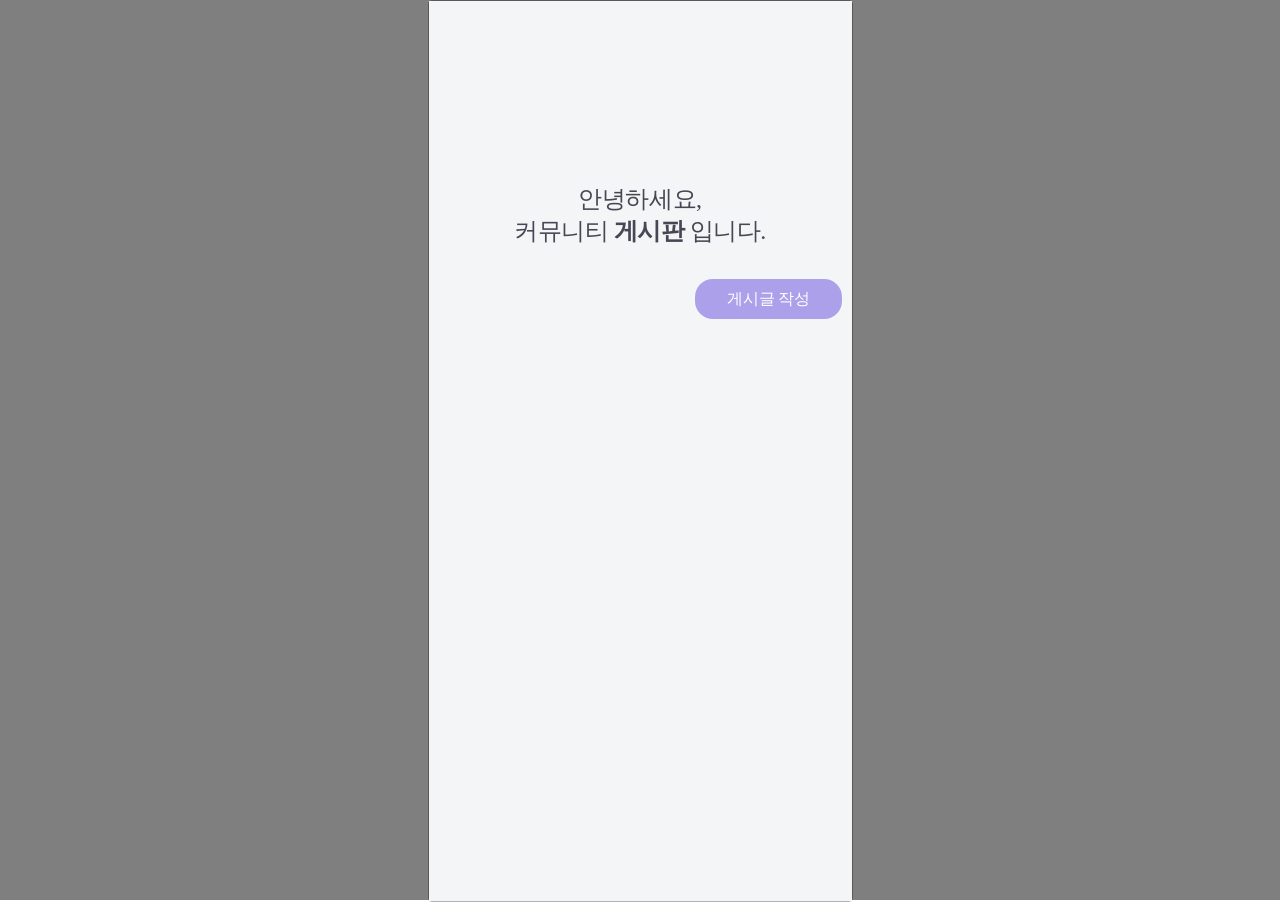
==== html/index.html @ dda9baf7 "과제 - Flex - 1" ====
<!doctype html>
<html lang="kr">
<head>
    <meta charset="UTF-8" />
    <meta name="viewport" content="width=device-width, initial-scale=1.0" />
    <link
            rel="stylesheet"
            href="../css/index.css"
            crossorigin="anonymous"
    />
    <title>STARTUPCODE Edu Community</title>
</head>
<body>
<section class="wrap">
    <div class="write">
        <h2>
            안녕하세요, <br />
            커뮤니티 <b>게시판</b> 입니다.
        </h2>
        <a href="./board-write.html" id="writeLink">게시글 작성</a>
    </div>
    <section class="boardList"></section>
</section>
<div class="background"></div>
</body>
</html>
---- css/index.css ----
@import url('./common/layout.css');
@import url('../component/board/boardItem.css');
@import url('../component/header/header.css');

.boardList {
    width: 100%;
    height: 100%;
    display: flex;
    flex-direction: column;
    row-gap: 16px;
    overflow-y: scroll;
}

.write {
    display: flex;
    flex-direction: column;
    align-items: flex-start; /* 중앙 정렬에서 시작 정렬로 변경 */
    justify-content: center;
    row-gap: 32px;
    padding: 40px 0 24px 0;
    width: 100%; /* .write 영역이 부모 컨테이너의 전체 너비를 차지하도록 설정 */
}

.write h2 {
    font-size: 24px;
    font-weight: 400;
    line-height: 32px;
    letter-spacing: -0.02em;
    color: rgba(69, 72, 84, 1);
    text-align: center;
    width: 100%; /* h2도 중앙 정렬을 유지하도록 설정 */
}

.write a {
    margin-left: auto; /* 링크를 오른쪽으로 밀어붙임 */
    margin-right: 10px;
    padding: 7px 32px;
    border-radius: 18px;
    background-color: #aca0eb;
    font-size: 16px;
    font-weight: 400;
    line-height: 26px;
    letter-spacing: -0.02em;
    color: #ffffff;
}

b {
    font-weight: 700;
}

.write a:hover {
    background-color: #7f6aee; /* 여기서 색상을 원하는 색으로 변경하세요 */
}
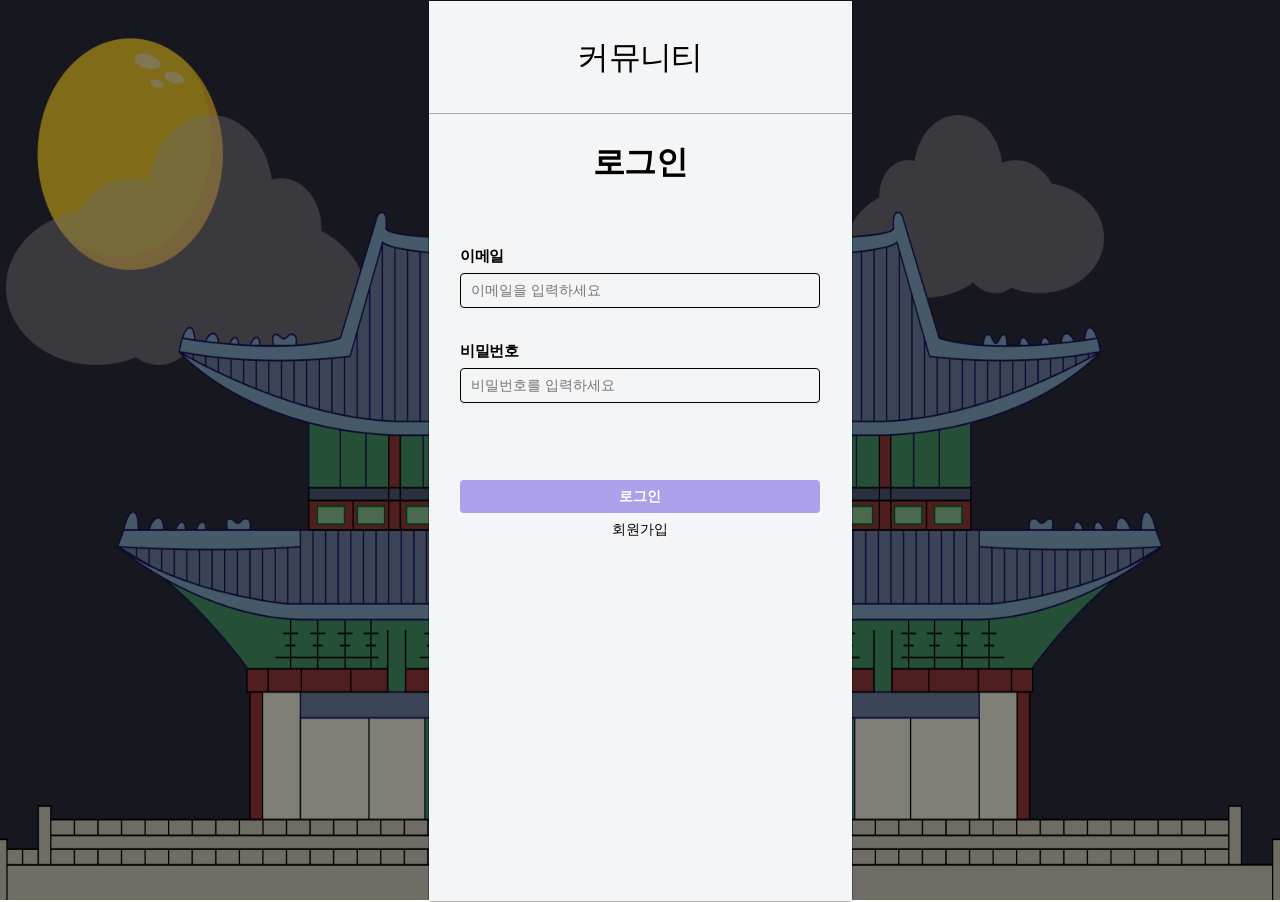
==== commit c5d231d9: "과제 - Event & Fetch - 1" ====
--- a/html/index.html
+++ b/html/index.html
@@ -23,4 +23,5 @@
 </section>
 <div class="background"></div>
 </body>
+<script src="../js/index.js" type="module"></script>
 </html>
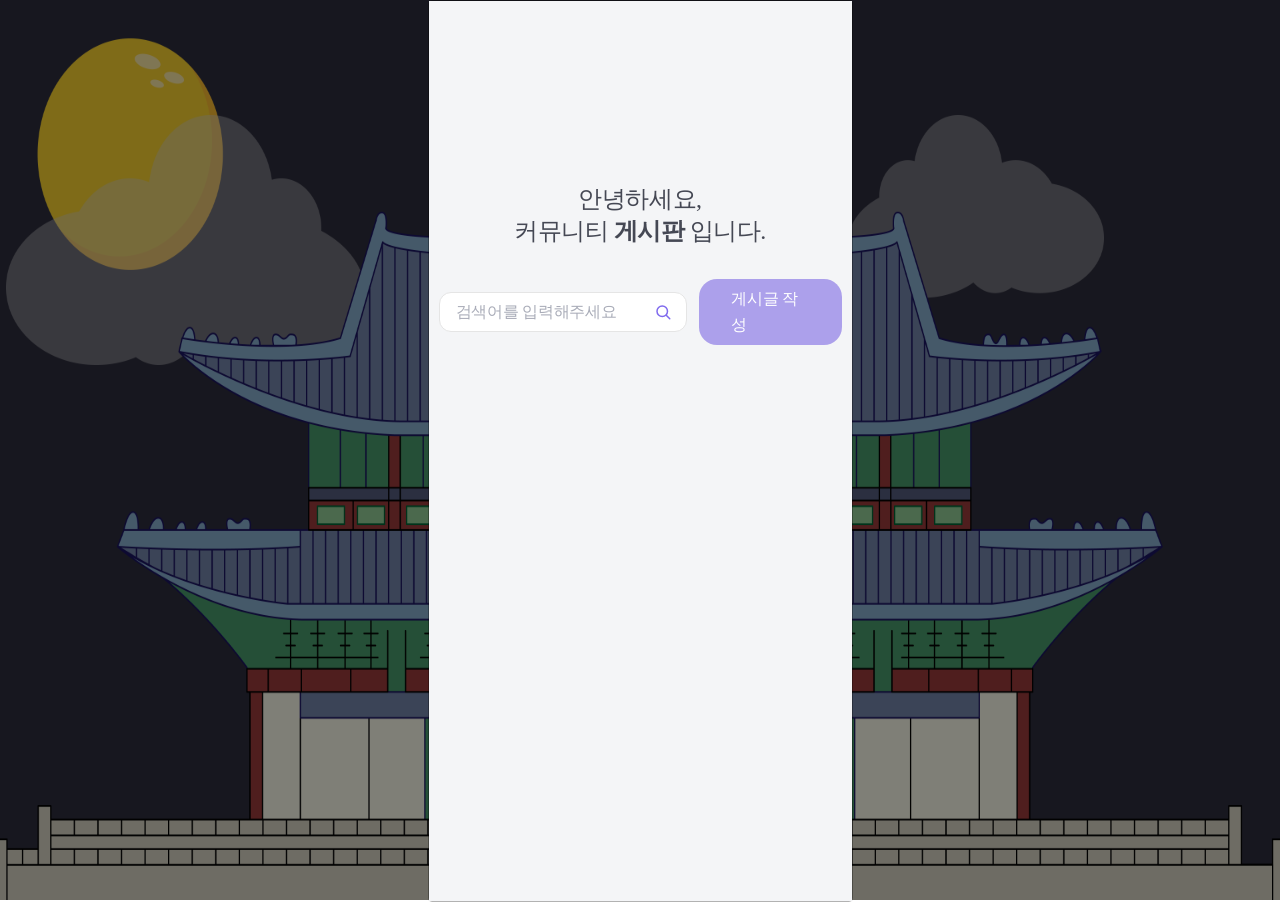
==== commit c04b9201: "feat: 게시글 검색 기능 추가에 맞춰 UI/UX 추가 및 수정" ====
--- a/html/index.html
+++ b/html/index.html
@@ -17,7 +17,49 @@
             안녕하세요, <br />
             커뮤니티 <b>게시판</b> 입니다.
         </h2>
-        <a href="./board-write.html" id="writeLink">게시글 작성</a>
+        <div class="searchRow">
+            <div class="searchBox">
+                <input
+                    id="searchInput"
+                    class="searchInput"
+                    type="text"
+                    placeholder="검색어를 입력해주세요"
+                    aria-label="게시글 검색"
+                    minlength="2"
+                />
+                <button
+                    class="searchButton"
+                    type="button"
+                    aria-label="검색"
+                >
+                    <svg
+                        viewBox="0 0 24 24"
+                        width="18"
+                        height="18"
+                        aria-hidden="true"
+                    >
+                        <circle
+                            cx="11"
+                            cy="11"
+                            r="7"
+                            fill="none"
+                            stroke="currentColor"
+                            stroke-width="2"
+                        />
+                        <line
+                            x1="16.65"
+                            y1="16.65"
+                            x2="21"
+                            y2="21"
+                            stroke="currentColor"
+                            stroke-width="2"
+                            stroke-linecap="round"
+                        />
+                    </svg>
+                </button>
+            </div>
+            <a href="./board-write.html" id="writeLink">게시글 작성</a>
+        </div>
     </div>
     <section class="boardList"></section>
 </section>
--- a/css/index.css
+++ b/css/index.css
@@ -44,6 +44,70 @@
     color: #ffffff;
 }
 
+.searchRow {
+    width: 100%;
+    display: flex;
+    align-items: center;
+    justify-content: flex-start;
+    gap: 12px;
+}
+
+.searchBox {
+    flex: 1 1 auto;
+    max-width: 520px;
+    margin-left: 10px;
+    position: relative;
+}
+
+.searchInput {
+    width: 100%;
+    height: 40px;
+    padding: 0 44px 0 16px;
+    border-radius: 12px;
+    border: 1px solid #e5e5e5;
+    background-color: #ffffff;
+    font-size: 16px;
+    line-height: 26px;
+    letter-spacing: -0.02em;
+    color: #454854;
+    outline: none;
+}
+
+.searchInput::placeholder {
+    color: #a9acb8;
+}
+
+.searchInput:focus {
+    border-color: #aca0eb;
+    box-shadow: 0 0 0 3px rgba(172, 160, 235, 0.2);
+}
+
+.searchButton {
+    position: absolute;
+    right: 10px;
+    top: 50%;
+    transform: translateY(-50%);
+    width: 28px;
+    height: 28px;
+    border: none;
+    border-radius: 8px;
+    background-color: transparent;
+    color: #7f6aee;
+    cursor: pointer;
+    display: inline-flex;
+    align-items: center;
+    justify-content: center;
+}
+
+.searchButton:hover {
+    background-color: rgba(172, 160, 235, 0.15);
+}
+
+.searchButton:focus-visible {
+    outline: 2px solid #7f6aee;
+    outline-offset: 2px;
+}
+
 b {
     font-weight: 700;
 }
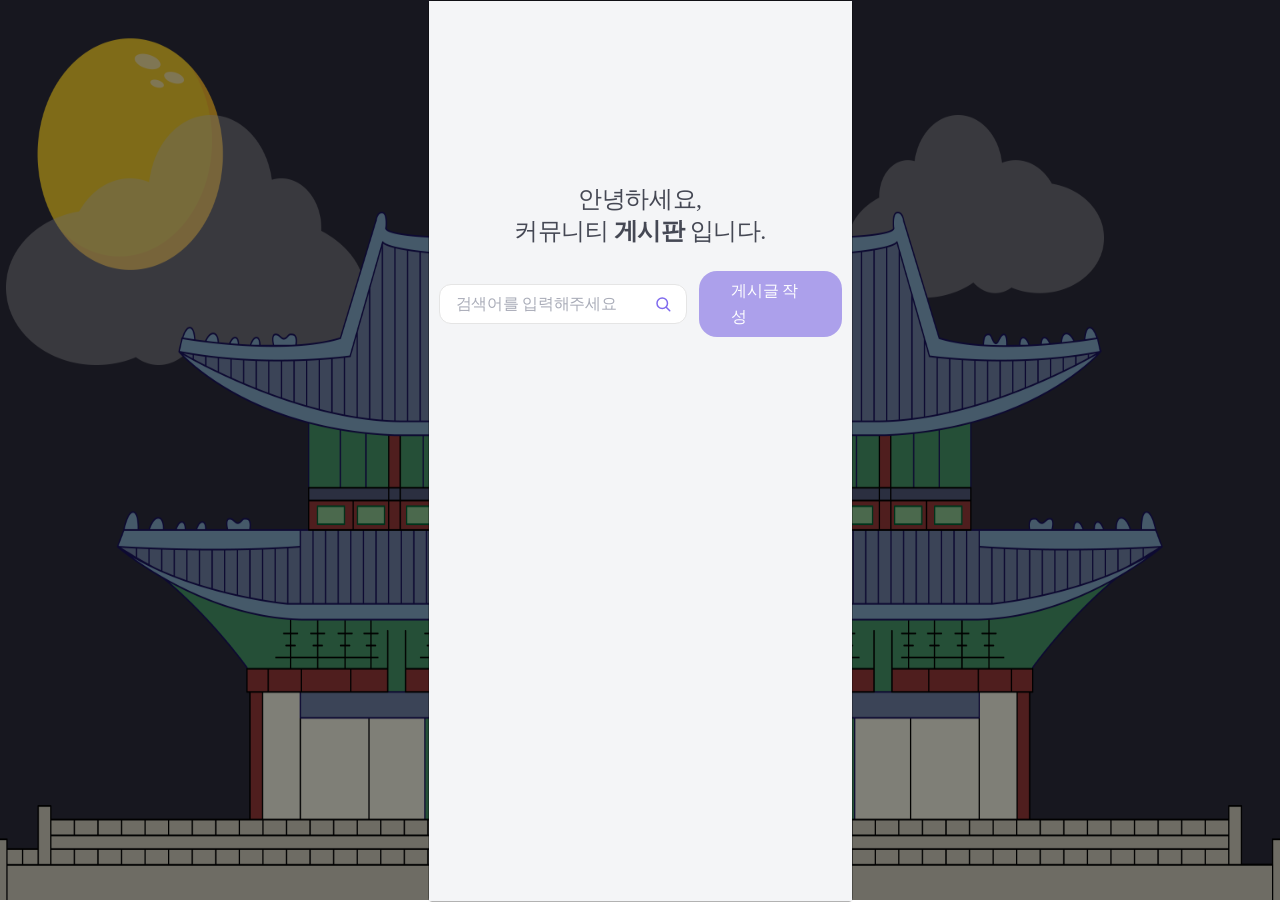
==== commit 3df98cd9: "feat: 검색 정렬 UI 및 파라미터 연동 추가" ====
--- a/html/index.html
+++ b/html/index.html
@@ -60,6 +60,27 @@
             </div>
             <a href="./board-write.html" id="writeLink">게시글 작성</a>
         </div>
+        <div class="sortRow isHidden" id="searchSortRow" aria-hidden="true">
+            <div class="sortBox">
+                <svg
+                    class="sortIcon"
+                    viewBox="0 0 24 24"
+                    width="16"
+                    height="16"
+                    aria-hidden="true"
+                >
+                    <path
+                        d="M3 5h18l-7 8v5l-4 2v-7L3 5z"
+                        fill="currentColor"
+                    />
+                </svg>
+                <span class="sortLabel">정렬</span>
+                <select id="searchSortSelect" class="sortSelect" aria-label="검색 정렬">
+                    <option value="recent">최신순</option>
+                    <option value="relevance">정확도순</option>
+                </select>
+            </div>
+        </div>
     </div>
     <section class="boardList"></section>
 </section>
--- a/css/index.css
+++ b/css/index.css
@@ -16,8 +16,8 @@
     flex-direction: column;
     align-items: flex-start; /* 중앙 정렬에서 시작 정렬로 변경 */
     justify-content: center;
-    row-gap: 32px;
-    padding: 40px 0 24px 0;
+    row-gap: 24px;
+    padding: 40px 0 10px 0;
     width: 100%; /* .write 영역이 부모 컨테이너의 전체 너비를 차지하도록 설정 */
 }
 
@@ -50,6 +50,59 @@
     align-items: center;
     justify-content: flex-start;
     gap: 12px;
+}
+
+.sortRow {
+    width: 100%;
+    display: flex;
+    align-items: center;
+    justify-content: flex-end;
+    margin-top: -12px;
+    margin-bottom: 8px;
+}
+
+.sortBox {
+    margin-right: 10px;
+    display: inline-flex;
+    align-items: center;
+    gap: 8px;
+    padding: 6px 10px;
+    border-radius: 12px;
+    border: 1px solid #e5e5e5;
+    background-color: #ffffff;
+}
+
+.sortIcon {
+    color: #7f6aee;
+}
+
+.sortLabel {
+    font-size: 14px;
+    line-height: 20px;
+    letter-spacing: -0.02em;
+    color: #454854;
+}
+
+.sortSelect {
+    border: none;
+    background: transparent;
+    font-size: 14px;
+    line-height: 20px;
+    letter-spacing: -0.02em;
+    color: #454854;
+    padding: 2px 4px;
+    outline: none;
+    cursor: pointer;
+}
+
+.sortSelect:focus-visible {
+    outline: 2px solid #7f6aee;
+    outline-offset: 2px;
+    border-radius: 6px;
+}
+
+.isHidden {
+    display: none;
 }
 
 .searchBox {
